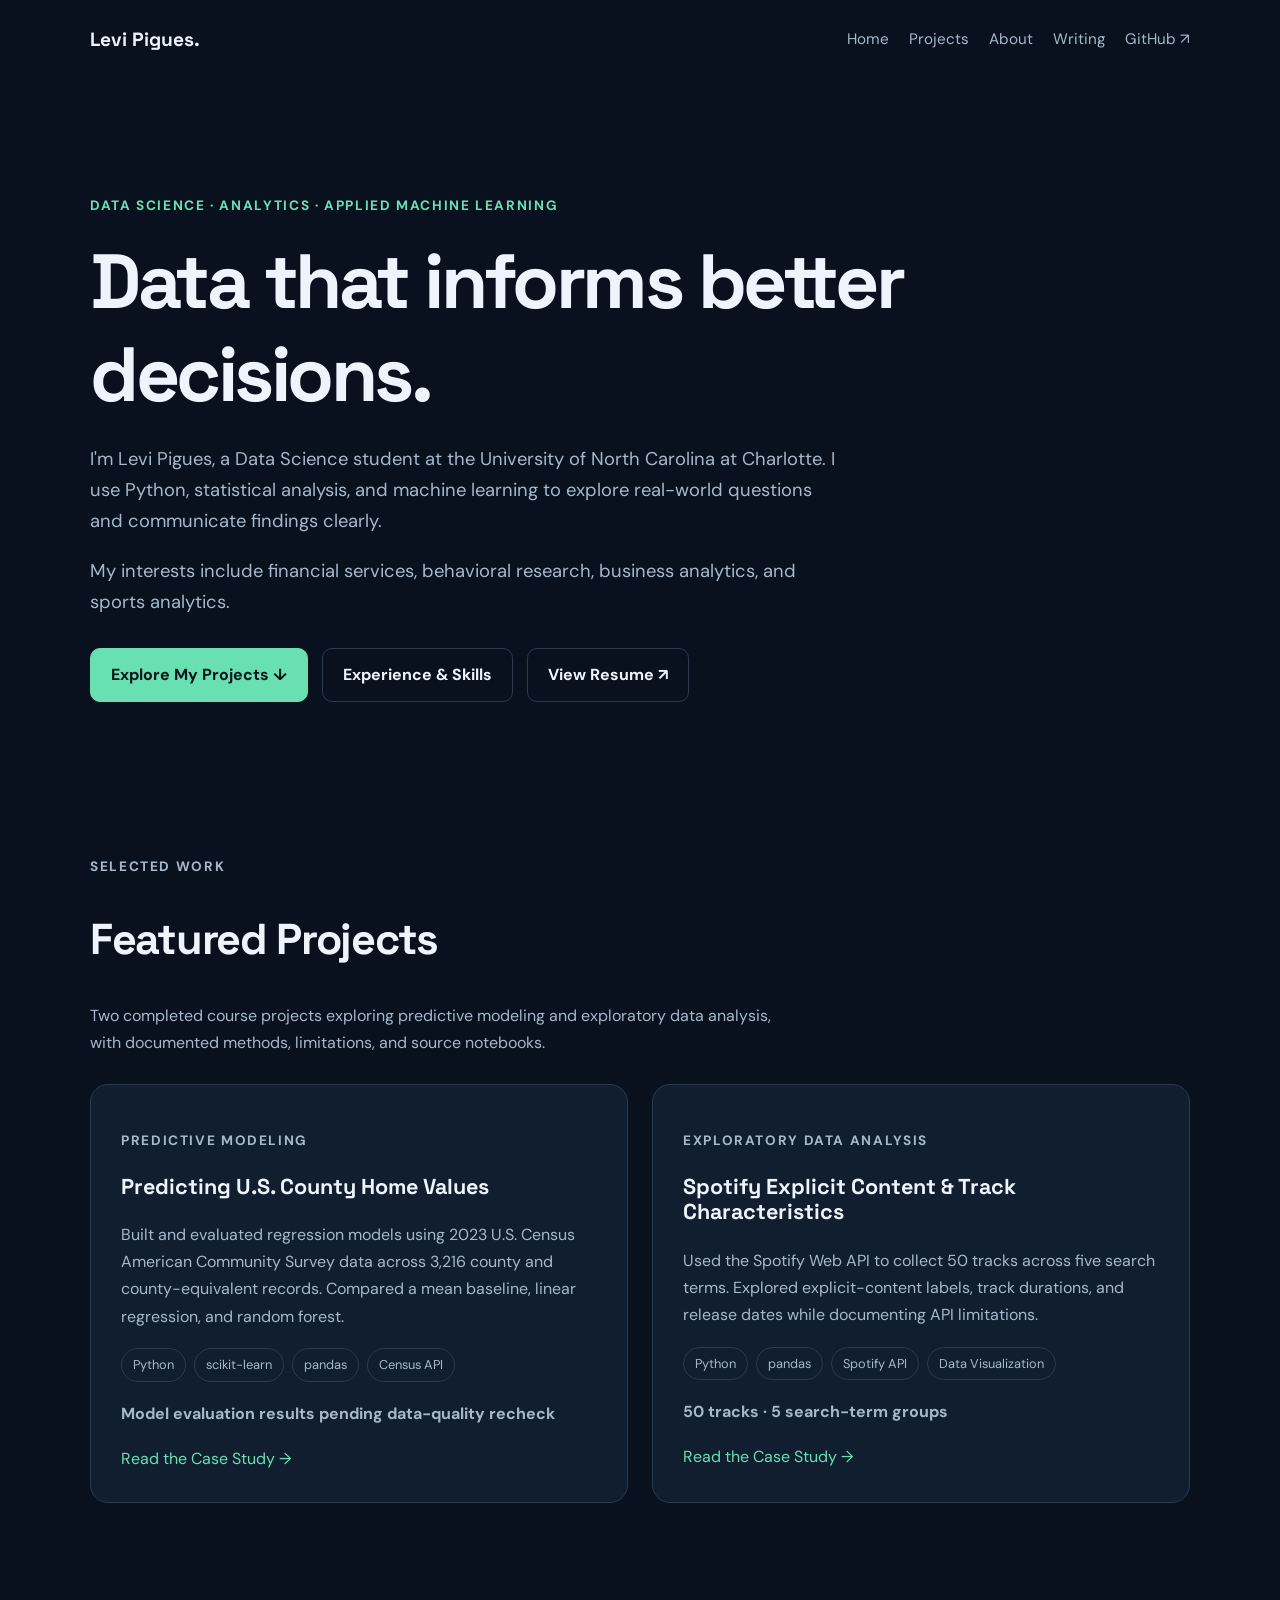
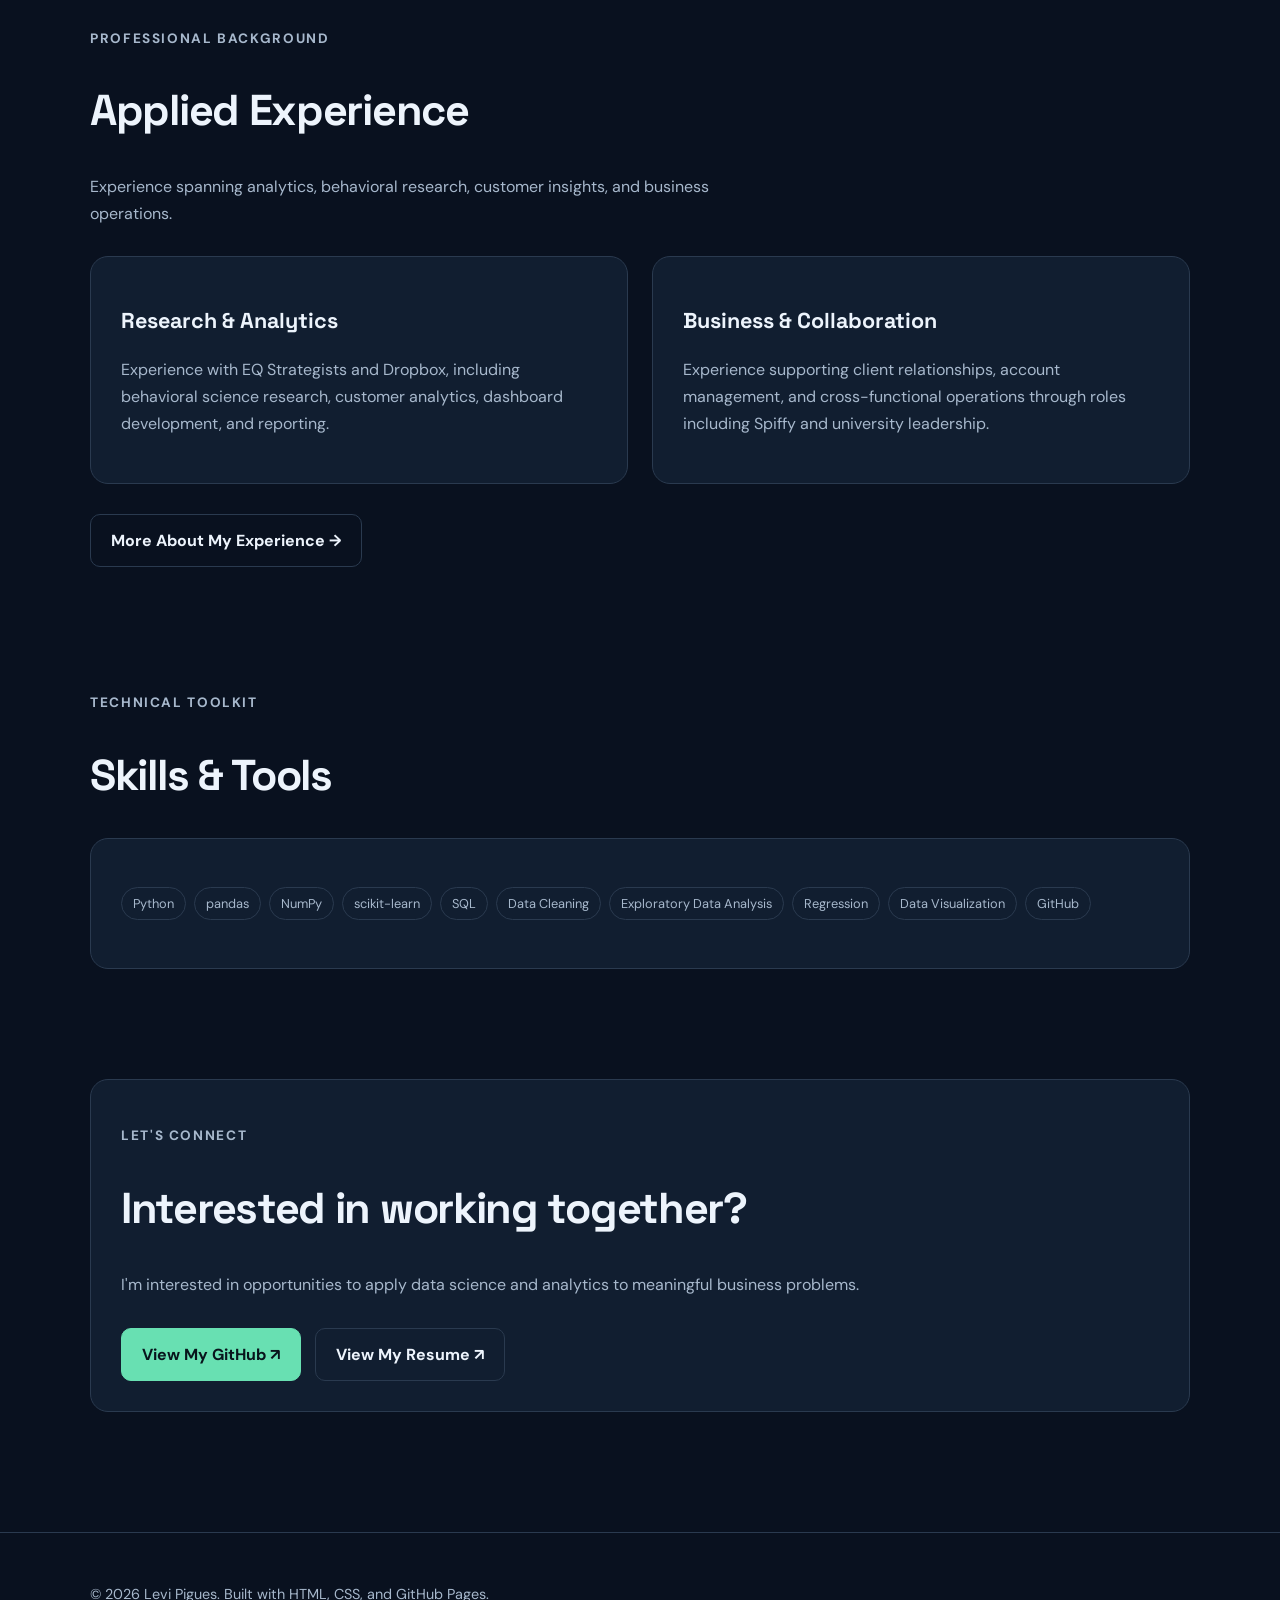
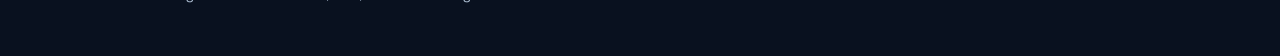
==== index.html @ 8164d9f0 "Create portfolio HTML file for Levi Pigues This HTML file serves as a portfolio for Levi Pigues, sho" ====
<!DOCTYPE html>
<html lang="en">
<head>
  <meta charset="UTF-8">
  <meta name="viewport" content="width=device-width, initial-scale=1.0">
  <meta name="description" content="Levi Pigues — Data Science student at UNC Charlotte. Portfolio featuring Python, analytics, and machine learning projects.">
  <title>Levi Pigues | Data Science & Analytics</title>
  <link rel="stylesheet" href="./assets/style.css">
</head>

<body>
  <a class="skip-link" href="#main">Skip to content</a>

  <header class="wrap">
    <nav class="nav" aria-label="Main navigation">
      <a class="brand" href="./index.html">Levi Pigues.</a>

      <div class="nav-links">
        <a href="./index.html" aria-current="page">Home</a>
        <a href="#projects">Projects</a>
        <a href="./about.html">About</a>
        <a href="./blog.html">Writing</a>
        <a href="https://github.com/lpigues-clt" target="_blank" rel="noopener noreferrer">GitHub ↗</a>
      </div>
    </nav>
  </header>

  <main id="main">
    <section class="hero wrap">
      <p class="eyebrow">Data Science · Analytics · Applied Machine Learning</p>

      <h1>Data that informs better decisions.</h1>

      <p class="lead">
        I'm Levi Pigues, a Data Science student at the University of North
        Carolina at Charlotte. I use Python, statistical analysis, and
        machine learning to explore real-world questions and communicate
        findings clearly.
      </p>

      <p class="lead">
        My interests include financial services, behavioral research,
        business analytics, and sports analytics.
      </p>

      <div class="actions">
        <a class="btn primary" href="#projects">Explore My Projects ↓</a>
        <a class="btn" href="./about.html">Experience & Skills</a>
        <a class="btn" href="./resume.pdf" target="_blank" rel="noopener noreferrer">
          View Resume ↗
        </a>
      </div>
    </section>

    <section id="projects" class="wrap">
      <div class="section-heading">
        <p class="eyebrow">Selected Work</p>
        <h2>Featured Projects</h2>
        <p>
          Two completed course projects exploring predictive modeling
          and exploratory data analysis, with documented methods,
          limitations, and source notebooks.
        </p>
      </div>

      <div class="grid">
        <article class="project">
          <p class="eyebrow">Predictive Modeling</p>

          <h3>Predicting U.S. County Home Values</h3>

          <p>
            Built and evaluated regression models using 2023 U.S. Census
            American Community Survey data across 3,216 county and
            county-equivalent records. Compared a mean baseline,
            linear regression, and random forest.
          </p>

          <div class="tags">
            <span class="tag">Python</span>
            <span class="tag">scikit-learn</span>
            <span class="tag">pandas</span>
            <span class="tag">Census API</span>
          </div>

          <p class="metric">
            Model evaluation results pending data-quality recheck
          </p>

          <a href="./ml-project.html">Read the Case Study →</a>
        </article>

        <article class="project">
          <p class="eyebrow">Exploratory Data Analysis</p>

          <h3>Spotify Explicit Content & Track Characteristics</h3>

          <p>
            Used the Spotify Web API to collect 50 tracks across five
            search terms. Explored explicit-content labels, track
            durations, and release dates while documenting API
            limitations.
          </p>

          <div class="tags">
            <span class="tag">Python</span>
            <span class="tag">pandas</span>
            <span class="tag">Spotify API</span>
            <span class="tag">Data Visualization</span>
          </div>

          <p class="metric">50 tracks · 5 search-term groups</p>

          <a href="./spotify.html">Read the Case Study →</a>
        </article>
      </div>
    </section>

    <section class="wrap">
      <div class="section-heading">
        <p class="eyebrow">Professional Background</p>
        <h2>Applied Experience</h2>
        <p>
          Experience spanning analytics, behavioral research,
          customer insights, and business operations.
        </p>
      </div>

      <div class="grid">
        <div class="card">
          <h3>Research & Analytics</h3>
          <p>
            Experience with EQ Strategists and Dropbox, including
            behavioral science research, customer analytics,
            dashboard development, and reporting.
          </p>
        </div>

        <div class="card">
          <h3>Business & Collaboration</h3>
          <p>
            Experience supporting client relationships, account
            management, and cross-functional operations through
            roles including Spiffy and university leadership.
          </p>
        </div>
      </div>

      <div class="actions">
        <a class="btn" href="./about.html">More About My Experience →</a>
      </div>
    </section>

    <section class="wrap">
      <div class="section-heading">
        <p class="eyebrow">Technical Toolkit</p>
        <h2>Skills & Tools</h2>
      </div>

      <div class="card">
        <div class="tags">
          <span class="tag">Python</span>
          <span class="tag">pandas</span>
          <span class="tag">NumPy</span>
          <span class="tag">scikit-learn</span>
          <span class="tag">SQL</span>
          <span class="tag">Data Cleaning</span>
          <span class="tag">Exploratory Data Analysis</span>
          <span class="tag">Regression</span>
          <span class="tag">Data Visualization</span>
          <span class="tag">GitHub</span>
        </div>
      </div>
    </section>

    <section class="wrap">
      <div class="card">
        <p class="eyebrow">Let's Connect</p>
        <h2>Interested in working together?</h2>
        <p>
          I'm interested in opportunities to apply data science
          and analytics to meaningful business problems.
        </p>

        <div class="actions">
          <a class="btn primary"
             href="https://github.com/lpigues-clt"
             target="_blank"
             rel="noopener noreferrer">
            View My GitHub ↗
          </a>

          <a class="btn"
             href="./resume.pdf"
             target="_blank"
             rel="noopener noreferrer">
            View My Resume ↗
          </a>
        </div>
      </div>
    </section>
  </main>

  <footer>
    <div class="wrap">
      <p>© 2026 Levi Pigues. Built with HTML, CSS, and GitHub Pages.</p>
    </div>
  </footer>
</body>
</html>
---- assets/style.css ----
@import url('https://fonts.googleapis.com/css2?family=DM+Sans:wght@400;500;600;700&family=Space+Grotesk:wght@400;500;600;700&display=swap');

:root {
  color-scheme: dark;
  --bg: #09111f;
  --surface: #111e30;
  --surface-alt: #17263b;
  --text: #edf4fc;
  --muted: #a7b8cc;
  --accent: #68e0b2;
  --border: #2a3a4f;
  --max-width: 1100px;
}

* {
  box-sizing: border-box;
}

html {
  scroll-behavior: smooth;
}

body {
  margin: 0;
  background: var(--bg);
  color: var(--text);
  font-family: 'DM Sans', sans-serif;
  line-height: 1.7;
}

a {
  color: var(--accent);
  text-decoration: none;
}

a:hover {
  text-decoration: underline;
}

.wrap {
  width: min(92%, var(--max-width));
  margin: 0 auto;
}

.nav {
  display: flex;
  align-items: center;
  justify-content: space-between;
  gap: 24px;
  padding: 24px 0;
}

.brand {
  color: var(--text);
  font-family: 'Space Grotesk', sans-serif;
  font-size: 1.2rem;
  font-weight: 700;
}

.nav-links {
  display: flex;
  flex-wrap: wrap;
  gap: 20px;
}

.nav-links a {
  color: var(--muted);
  font-size: 0.95rem;
}

.nav-links a:hover {
  color: var(--accent);
}

.hero {
  padding: 100px 0 85px;
}

.eyebrow {
  color: var(--accent);
  font-size: 0.85rem;
  font-weight: 700;
  letter-spacing: 0.12em;
  text-transform: uppercase;
}

h1, h2, h3 {
  font-family: 'Space Grotesk', sans-serif;
  line-height: 1.2;
}

h1 {
  max-width: 850px;
  margin: 18px 0 24px;
  font-size: clamp(2.7rem, 6vw, 5rem);
  letter-spacing: -0.045em;
}

h2 {
  font-size: clamp(1.9rem, 4vw, 2.7rem);
  letter-spacing: -0.03em;
}

h3 {
  font-size: 1.35rem;
}

.lead {
  max-width: 750px;
  color: var(--muted);
  font-size: 1.15rem;
}

.actions {
  display: flex;
  flex-wrap: wrap;
  gap: 14px;
  margin-top: 30px;
}

.btn {
  display: inline-flex;
  align-items: center;
  justify-content: center;
  padding: 12px 20px;
  border: 1px solid var(--border);
  border-radius: 10px;
  color: var(--text);
  font-weight: 700;
  transition: 0.2s ease;
}

.btn:hover {
  border-color: var(--accent);
  text-decoration: none;
  transform: translateY(-2px);
}

.btn.primary {
  border-color: var(--accent);
  background: var(--accent);
  color: #08141c;
}

section {
  padding: 55px 0;
}

.section-heading {
  margin-bottom: 28px;
}

.section-heading p {
  max-width: 700px;
  color: var(--muted);
}

.grid {
  display: grid;
  grid-template-columns: repeat(2, minmax(0, 1fr));
  gap: 24px;
}

.project,
.card {
  padding: 30px;
  border: 1px solid var(--border);
  border-radius: 18px;
  background: var(--surface);
}

.project:hover {
  border-color: var(--accent);
}

.project p,
.card p {
  color: var(--muted);
}

.tags {
  display: flex;
  flex-wrap: wrap;
  gap: 8px;
  margin: 18px 0;
}

.tag {
  padding: 5px 11px;
  border: 1px solid var(--border);
  border-radius: 999px;
  color: var(--muted);
  font-size: 0.8rem;
}

.metric {
  margin: 18px 0;
  color: var(--text);
  font-weight: 700;
}

.page-header {
  padding: 80px 0 40px;
}

.content {
  max-width: 850px;
}

.content p,
.content li {
  color: var(--muted);
}

.content img {
  display: block;
  width: 100%;
  height: auto;
  margin: 25px 0;
  border: 1px solid var(--border);
  border-radius: 12px;
}

footer {
  margin-top: 65px;
  padding: 35px 0;
  border-top: 1px solid var(--border);
  color: var(--muted);
  font-size: 0.9rem;
}

.skip-link {
  position: absolute;
  top: -60px;
  left: 12px;
  padding: 10px 15px;
  background: var(--accent);
  color: #08141c;
}

.skip-link:focus {
  top: 12px;
}

@media (max-width: 700px) {
  .nav {
    align-items: flex-start;
    flex-direction: column;
  }

  .nav-links {
    gap: 12px;
  }

  .hero {
    padding: 65px 0 45px;
  }

  .grid {
    grid-template-columns: 1fr;
  }

  .project,
  .card {
    padding: 22px;
  }

  section {
    padding: 40px 0;
  }
}
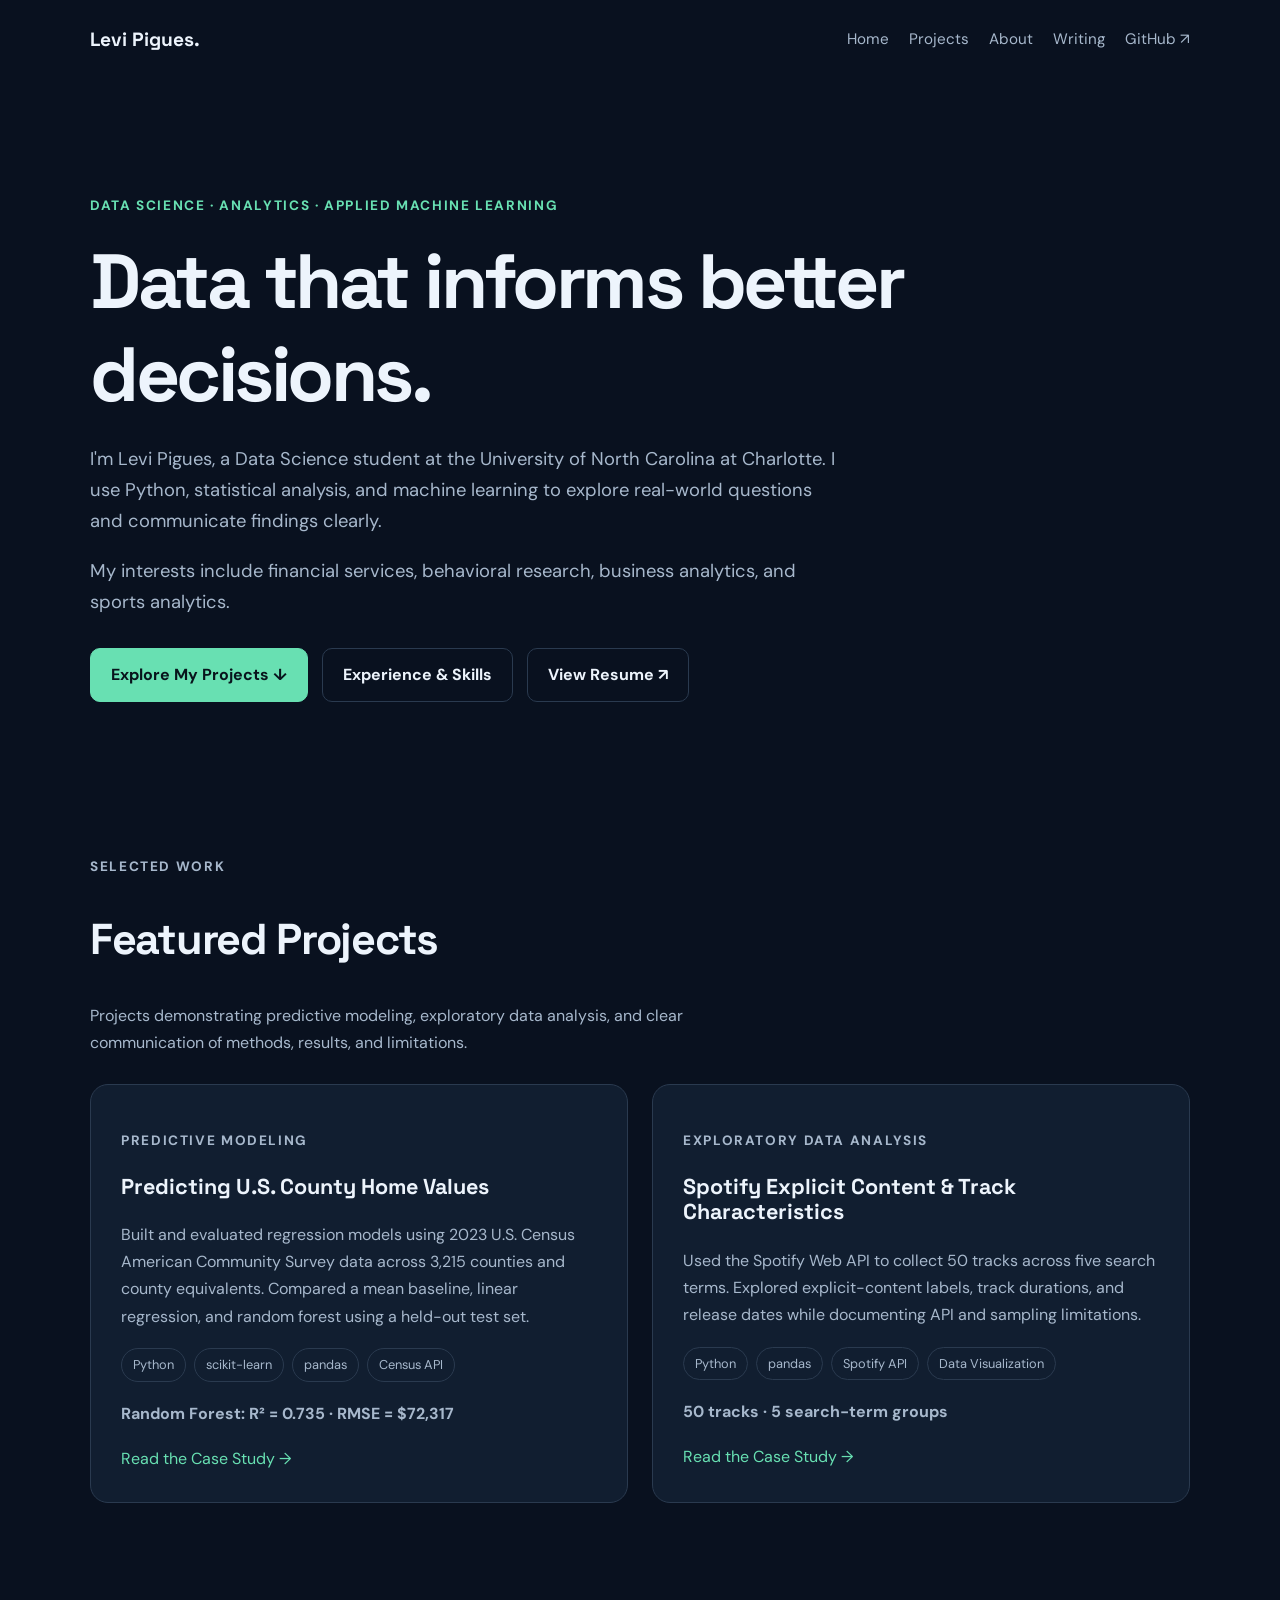
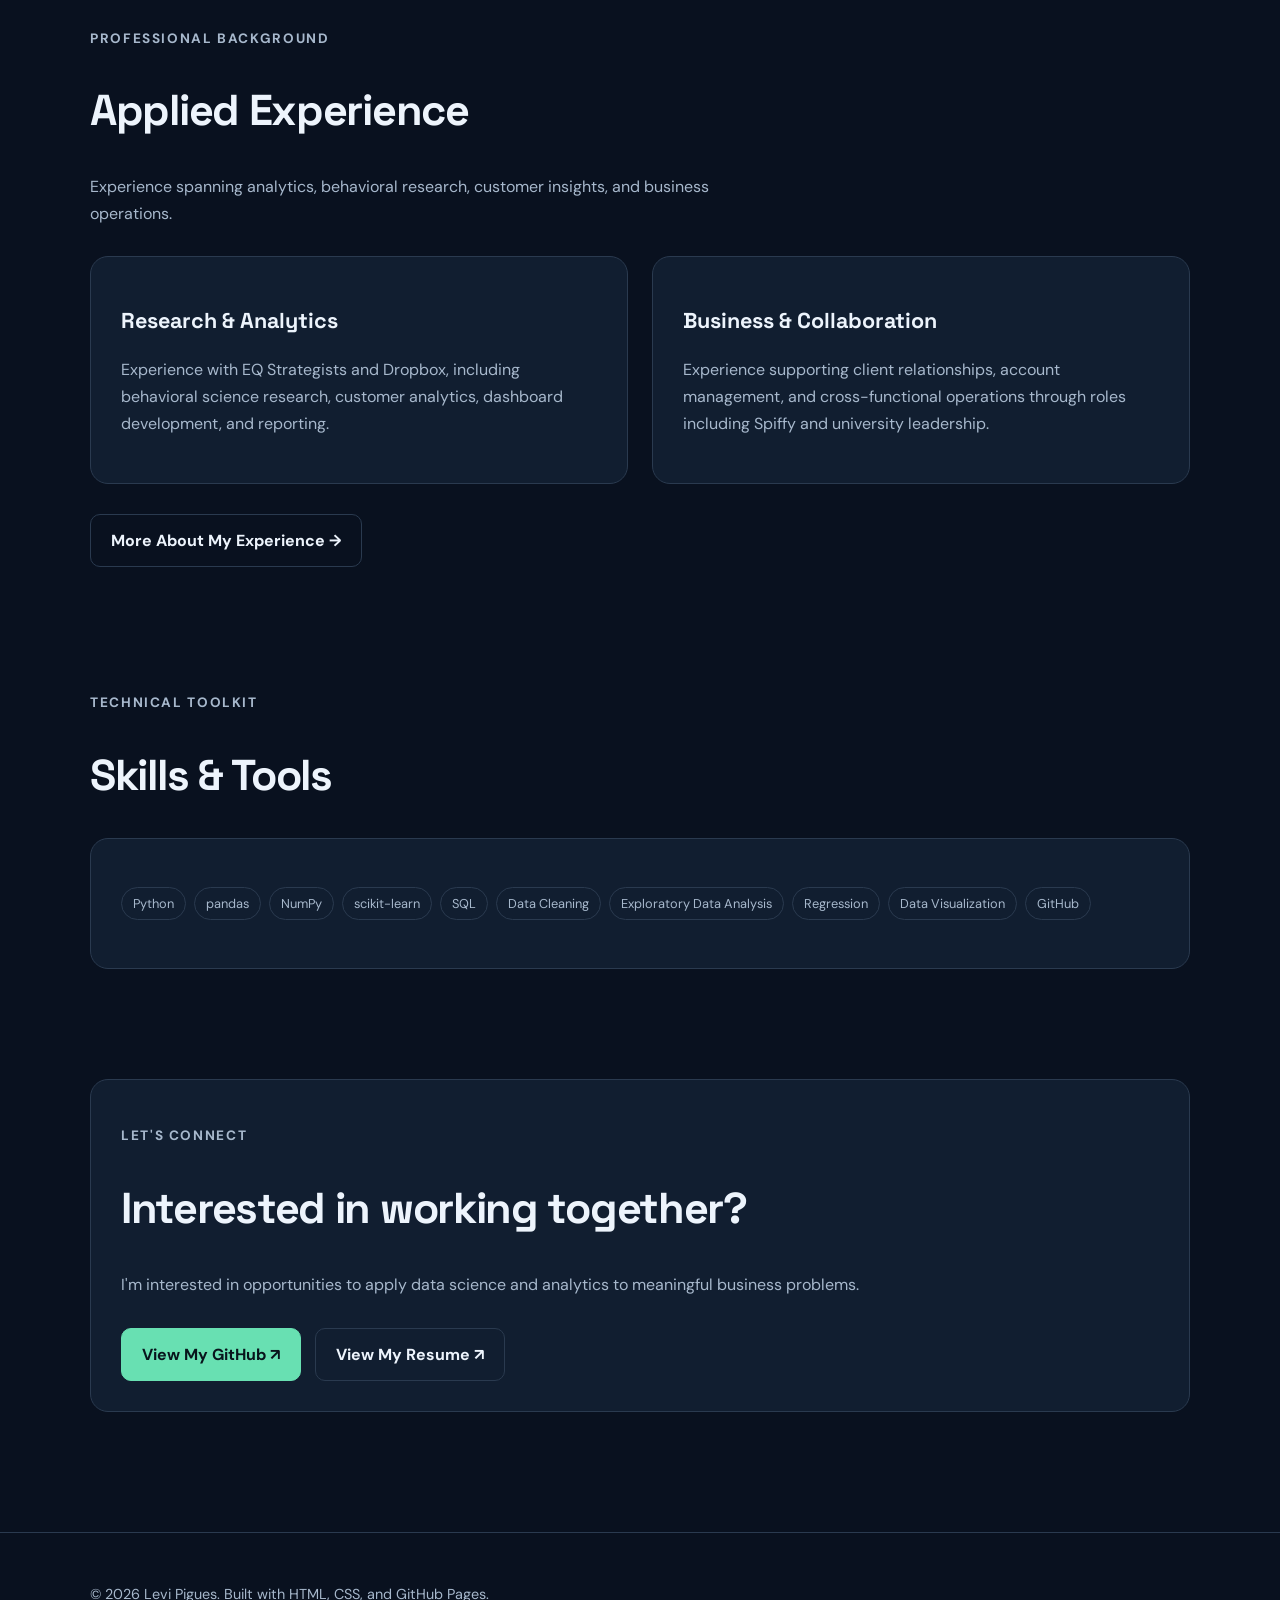
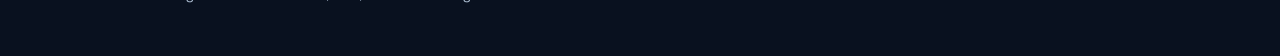
==== commit 05dc291c: "Align homepage with verified housing model results" ====
--- a/index.html
+++ b/index.html
@@ -21,22 +21,26 @@
         <a href="#projects">Projects</a>
         <a href="./about.html">About</a>
         <a href="./blog.html">Writing</a>
-        <a href="https://github.com/lpigues-clt" target="_blank" rel="noopener noreferrer">GitHub ↗</a>
+        <a href="https://github.com/lpigues-clt"
+           target="_blank"
+           rel="noopener noreferrer">GitHub ↗</a>
       </div>
     </nav>
   </header>
 
   <main id="main">
     <section class="hero wrap">
-      <p class="eyebrow">Data Science · Analytics · Applied Machine Learning</p>
+      <p class="eyebrow">
+        Data Science · Analytics · Applied Machine Learning
+      </p>
 
       <h1>Data that informs better decisions.</h1>
 
       <p class="lead">
-        I'm Levi Pigues, a Data Science student at the University of North
-        Carolina at Charlotte. I use Python, statistical analysis, and
-        machine learning to explore real-world questions and communicate
-        findings clearly.
+        I'm Levi Pigues, a Data Science student at the University of
+        North Carolina at Charlotte. I use Python, statistical analysis,
+        and machine learning to explore real-world questions and
+        communicate findings clearly.
       </p>
 
       <p class="lead">
@@ -45,9 +49,16 @@
       </p>
 
       <div class="actions">
-        <a class="btn primary" href="#projects">Explore My Projects ↓</a>
-        <a class="btn" href="./about.html">Experience & Skills</a>
-        <a class="btn" href="./resume.pdf" target="_blank" rel="noopener noreferrer">
+        <a class="btn primary" href="#projects">
+          Explore My Projects ↓
+        </a>
+        <a class="btn" href="./about.html">
+          Experience & Skills
+        </a>
+        <a class="btn"
+           href="./resume.pdf"
+           target="_blank"
+           rel="noopener noreferrer">
           View Resume ↗
         </a>
       </div>
@@ -58,9 +69,9 @@
         <p class="eyebrow">Selected Work</p>
         <h2>Featured Projects</h2>
         <p>
-          Two completed course projects exploring predictive modeling
-          and exploratory data analysis, with documented methods,
-          limitations, and source notebooks.
+          Projects demonstrating predictive modeling, exploratory
+          data analysis, and clear communication of methods,
+          results, and limitations.
         </p>
       </div>
 
@@ -71,10 +82,11 @@
           <h3>Predicting U.S. County Home Values</h3>
 
           <p>
-            Built and evaluated regression models using 2023 U.S. Census
-            American Community Survey data across 3,216 county and
-            county-equivalent records. Compared a mean baseline,
-            linear regression, and random forest.
+            Built and evaluated regression models using 2023 U.S.
+            Census American Community Survey data across 3,215
+            counties and county equivalents. Compared a mean
+            baseline, linear regression, and random forest using
+            a held-out test set.
           </p>
 
           <div class="tags">
@@ -85,10 +97,12 @@
           </div>
 
           <p class="metric">
-            Model evaluation results pending data-quality recheck
-          </p>
-
-          <a href="./ml-project.html">Read the Case Study →</a>
+            Random Forest: R² = 0.735 · RMSE = $72,317
+          </p>
+
+          <a href="./ml-project.html">
+            Read the Case Study →
+          </a>
         </article>
 
         <article class="project">
@@ -97,10 +111,10 @@
           <h3>Spotify Explicit Content & Track Characteristics</h3>
 
           <p>
-            Used the Spotify Web API to collect 50 tracks across five
-            search terms. Explored explicit-content labels, track
-            durations, and release dates while documenting API
-            limitations.
+            Used the Spotify Web API to collect 50 tracks across
+            five search terms. Explored explicit-content labels,
+            track durations, and release dates while documenting
+            API and sampling limitations.
           </p>
 
           <div class="tags">
@@ -110,9 +124,13 @@
             <span class="tag">Data Visualization</span>
           </div>
 
-          <p class="metric">50 tracks · 5 search-term groups</p>
-
-          <a href="./spotify.html">Read the Case Study →</a>
+          <p class="metric">
+            50 tracks · 5 search-term groups
+          </p>
+
+          <a href="./spotify.html">
+            Read the Case Study →
+          </a>
         </article>
       </div>
     </section>
@@ -148,7 +166,9 @@
       </div>
 
       <div class="actions">
-        <a class="btn" href="./about.html">More About My Experience →</a>
+        <a class="btn" href="./about.html">
+          More About My Experience →
+        </a>
       </div>
     </section>
 
@@ -204,7 +224,9 @@
 
   <footer>
     <div class="wrap">
-      <p>© 2026 Levi Pigues. Built with HTML, CSS, and GitHub Pages.</p>
+      <p>
+        © 2026 Levi Pigues. Built with HTML, CSS, and GitHub Pages.
+      </p>
     </div>
   </footer>
 </body>
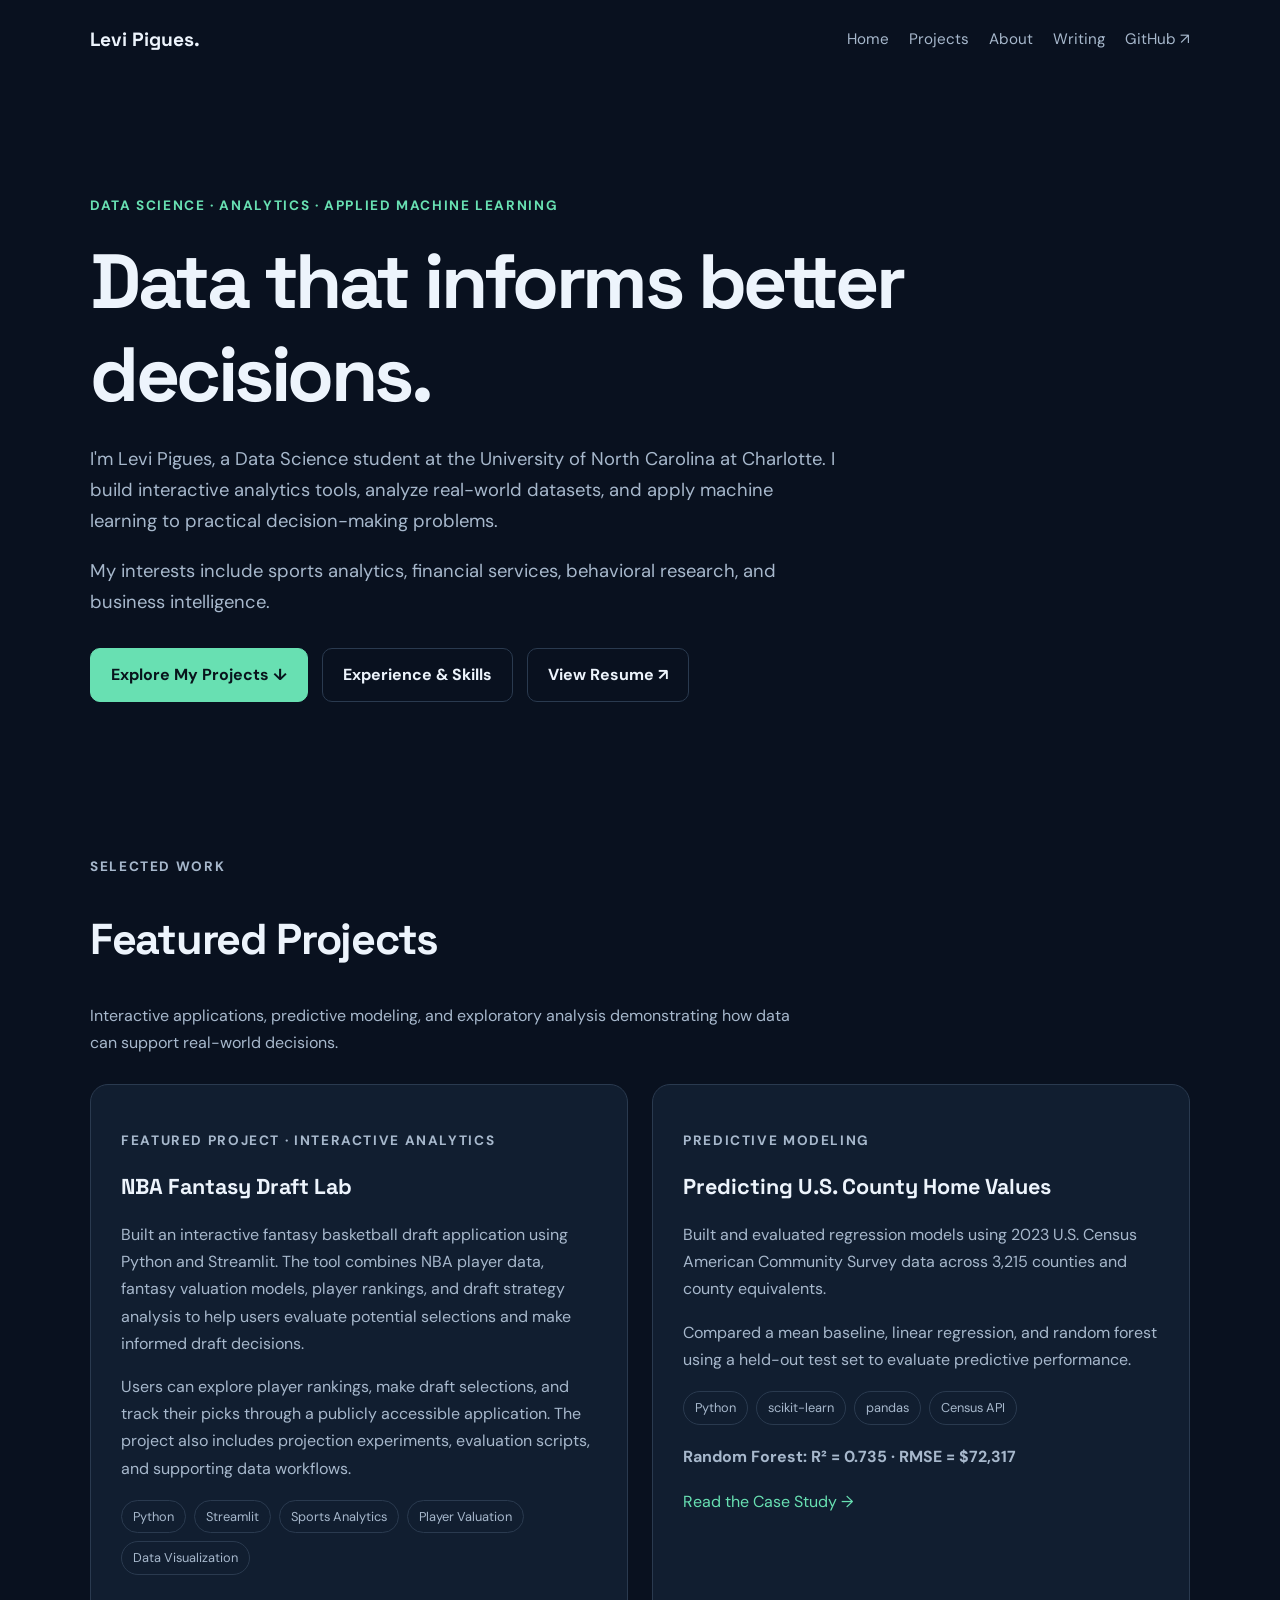
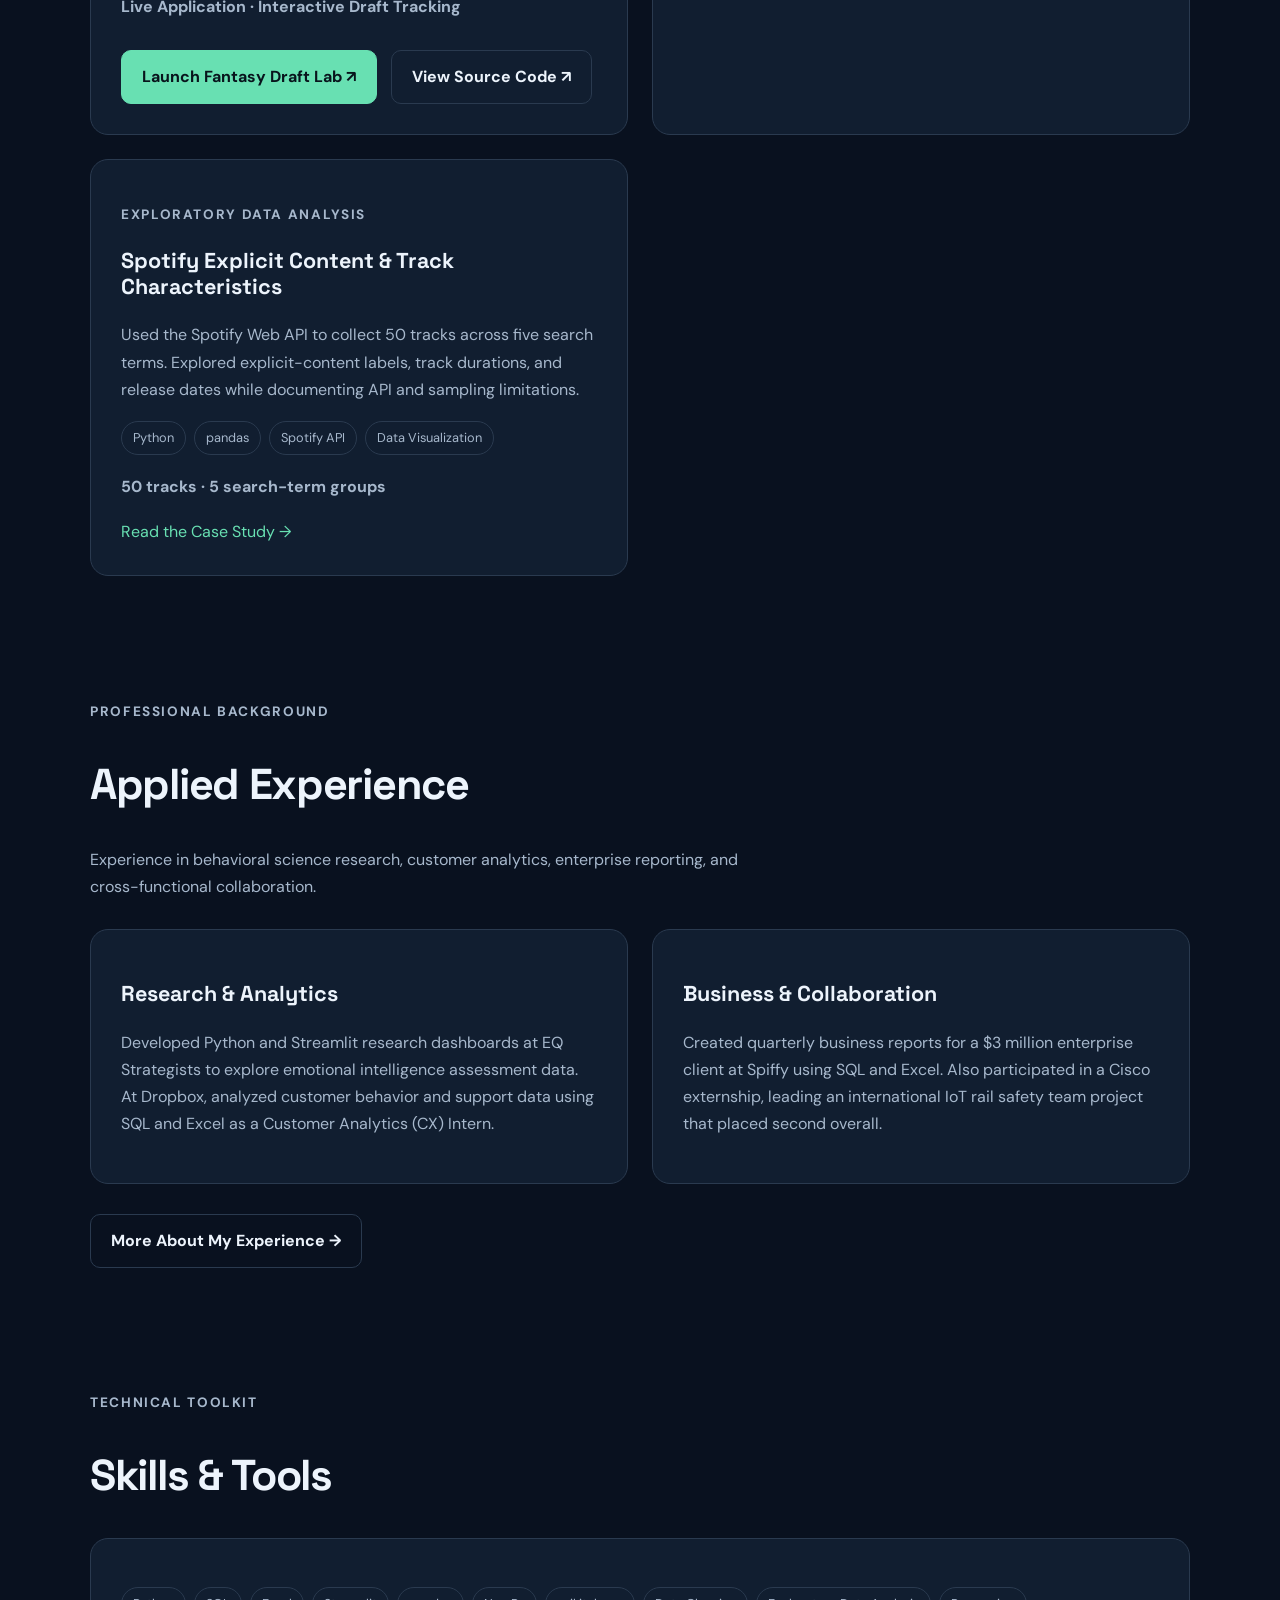
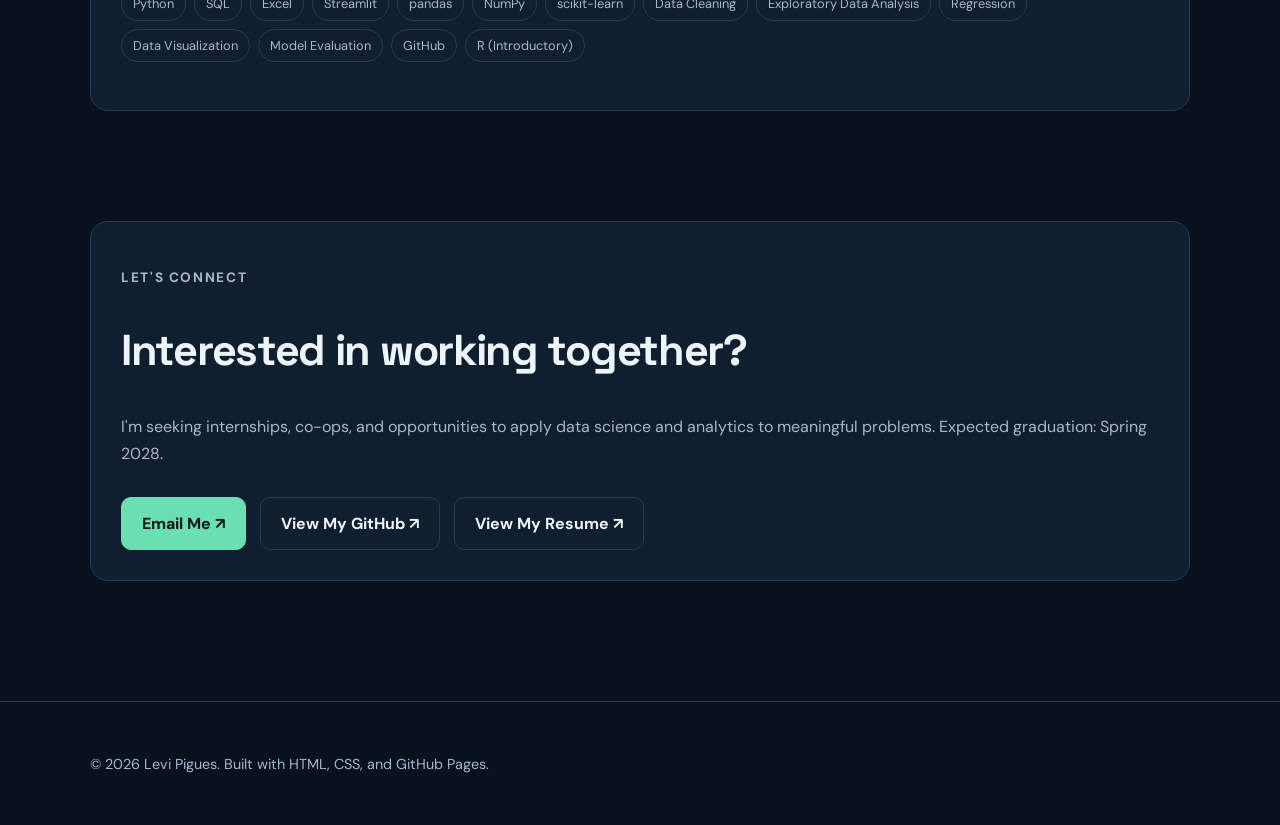
==== commit c6b1d191: "Feature NBA Fantasy Draft Lab on homepage Updated the meta description and improved content clarity " ====
--- a/index.html
+++ b/index.html
@@ -4,8 +4,14 @@
 <head>
   <meta charset="UTF-8">
   <meta name="viewport" content="width=device-width, initial-scale=1.0">
-  <meta name="description" content="Levi Pigues — Data Science student at UNC Charlotte. Portfolio featuring Python, analytics, and machine learning projects.">
+
+  <meta
+    name="description"
+    content="Levi Pigues — UNC Charlotte Data Science student. Explore an interactive NBA Fantasy Draft Lab, machine learning projects, and data analytics case studies."
+  >
+
   <title>Levi Pigues | Data Science & Analytics</title>
+
   <link rel="stylesheet" href="./assets/style.css">
 </head>
 
@@ -21,14 +27,19 @@
         <a href="#projects">Projects</a>
         <a href="./about.html">About</a>
         <a href="./blog.html">Writing</a>
-        <a href="https://github.com/lpigues-clt"
-           target="_blank"
-           rel="noopener noreferrer">GitHub ↗</a>
+        <a
+          href="https://github.com/lpigues-clt"
+          target="_blank"
+          rel="noopener noreferrer"
+        >
+          GitHub ↗
+        </a>
       </div>
     </nav>
   </header>
 
   <main id="main">
+
     <section class="hero wrap">
       <p class="eyebrow">
         Data Science · Analytics · Applied Machine Learning
@@ -37,28 +48,34 @@
       <h1>Data that informs better decisions.</h1>
 
       <p class="lead">
-        I'm Levi Pigues, a Data Science student at the University of
-        North Carolina at Charlotte. I use Python, statistical analysis,
-        and machine learning to explore real-world questions and
-        communicate findings clearly.
+        I'm Levi Pigues, a Data Science student at the
+        University of North Carolina at Charlotte.
+        I build interactive analytics tools, analyze
+        real-world datasets, and apply machine learning
+        to practical decision-making problems.
       </p>
 
       <p class="lead">
-        My interests include financial services, behavioral research,
-        business analytics, and sports analytics.
+        My interests include sports analytics,
+        financial services, behavioral research,
+        and business intelligence.
       </p>
 
       <div class="actions">
         <a class="btn primary" href="#projects">
           Explore My Projects ↓
         </a>
+
         <a class="btn" href="./about.html">
           Experience & Skills
         </a>
-        <a class="btn"
-           href="./resume.pdf"
-           target="_blank"
-           rel="noopener noreferrer">
+
+        <a
+          class="btn"
+          href="./resume.pdf"
+          target="_blank"
+          rel="noopener noreferrer"
+        >
           View Resume ↗
         </a>
       </div>
@@ -68,25 +85,93 @@
       <div class="section-heading">
         <p class="eyebrow">Selected Work</p>
         <h2>Featured Projects</h2>
+
         <p>
-          Projects demonstrating predictive modeling, exploratory
-          data analysis, and clear communication of methods,
-          results, and limitations.
+          Interactive applications, predictive modeling,
+          and exploratory analysis demonstrating
+          how data can support real-world decisions.
         </p>
       </div>
 
       <div class="grid">
+
+        <!-- NBA FANTASY DRAFT LAB -->
+        <article class="project">
+          <p class="eyebrow">
+            Featured Project · Interactive Analytics
+          </p>
+
+          <h3>NBA Fantasy Draft Lab</h3>
+
+          <p>
+            Built an interactive fantasy basketball
+            draft application using Python and Streamlit.
+            The tool combines NBA player data,
+            fantasy valuation models, player rankings,
+            and draft strategy analysis to help users
+            evaluate potential selections and make
+            informed draft decisions.
+          </p>
+
+          <p>
+            Users can explore player rankings, make
+            draft selections, and track their picks
+            through a publicly accessible application.
+            The project also includes projection
+            experiments, evaluation scripts, and
+            supporting data workflows.
+          </p>
+
+          <div class="tags">
+            <span class="tag">Python</span>
+            <span class="tag">Streamlit</span>
+            <span class="tag">Sports Analytics</span>
+            <span class="tag">Player Valuation</span>
+            <span class="tag">Data Visualization</span>
+          </div>
+
+          <p class="metric">
+            Live Application · Interactive Draft Tracking
+          </p>
+
+          <div class="actions">
+            <a
+              class="btn primary"
+              href="https://nba-fantasy-draft-lab.streamlit.app/"
+              target="_blank"
+              rel="noopener noreferrer"
+            >
+              Launch Fantasy Draft Lab ↗
+            </a>
+
+            <a
+              class="btn"
+              href="https://github.com/lpigues-clt/nba-fantasy-draft-lab"
+              target="_blank"
+              rel="noopener noreferrer"
+            >
+              View Source Code ↗
+            </a>
+          </div>
+        </article>
+
+        <!-- COUNTY HOME VALUE PREDICTION -->
         <article class="project">
           <p class="eyebrow">Predictive Modeling</p>
 
           <h3>Predicting U.S. County Home Values</h3>
 
           <p>
-            Built and evaluated regression models using 2023 U.S.
-            Census American Community Survey data across 3,215
-            counties and county equivalents. Compared a mean
-            baseline, linear regression, and random forest using
-            a held-out test set.
+            Built and evaluated regression models
+            using 2023 U.S. Census American Community
+            Survey data across 3,215 counties and
+            county equivalents.
+          </p>
+
+          <p>
+            Compared a mean baseline, linear regression,
+            and random forest using a held-out test set
+            to evaluate predictive performance.
           </p>
 
           <div class="tags">
@@ -105,16 +190,21 @@
           </a>
         </article>
 
+        <!-- SPOTIFY ANALYSIS -->
         <article class="project">
           <p class="eyebrow">Exploratory Data Analysis</p>
 
-          <h3>Spotify Explicit Content & Track Characteristics</h3>
-
-          <p>
-            Used the Spotify Web API to collect 50 tracks across
-            five search terms. Explored explicit-content labels,
-            track durations, and release dates while documenting
-            API and sampling limitations.
+          <h3>
+            Spotify Explicit Content & Track Characteristics
+          </h3>
+
+          <p>
+            Used the Spotify Web API to collect
+            50 tracks across five search terms.
+            Explored explicit-content labels,
+            track durations, and release dates
+            while documenting API and sampling
+            limitations.
           </p>
 
           <div class="tags">
@@ -132,6 +222,7 @@
             Read the Case Study →
           </a>
         </article>
+
       </div>
     </section>
 
@@ -139,30 +230,42 @@
       <div class="section-heading">
         <p class="eyebrow">Professional Background</p>
         <h2>Applied Experience</h2>
+
         <p>
-          Experience spanning analytics, behavioral research,
-          customer insights, and business operations.
+          Experience in behavioral science research,
+          customer analytics, enterprise reporting,
+          and cross-functional collaboration.
         </p>
       </div>
 
       <div class="grid">
+
         <div class="card">
           <h3>Research & Analytics</h3>
-          <p>
-            Experience with EQ Strategists and Dropbox, including
-            behavioral science research, customer analytics,
-            dashboard development, and reporting.
+
+          <p>
+            Developed Python and Streamlit research
+            dashboards at EQ Strategists to explore
+            emotional intelligence assessment data.
+            At Dropbox, analyzed customer behavior
+            and support data using SQL and Excel
+            as a Customer Analytics (CX) Intern.
           </p>
         </div>
 
         <div class="card">
           <h3>Business & Collaboration</h3>
-          <p>
-            Experience supporting client relationships, account
-            management, and cross-functional operations through
-            roles including Spiffy and university leadership.
+
+          <p>
+            Created quarterly business reports
+            for a $3 million enterprise client
+            at Spiffy using SQL and Excel.
+            Also participated in a Cisco externship,
+            leading an international IoT rail safety
+            team project that placed second overall.
           </p>
         </div>
+
       </div>
 
       <div class="actions">
@@ -181,15 +284,19 @@
       <div class="card">
         <div class="tags">
           <span class="tag">Python</span>
+          <span class="tag">SQL</span>
+          <span class="tag">Excel</span>
+          <span class="tag">Streamlit</span>
           <span class="tag">pandas</span>
           <span class="tag">NumPy</span>
           <span class="tag">scikit-learn</span>
-          <span class="tag">SQL</span>
           <span class="tag">Data Cleaning</span>
           <span class="tag">Exploratory Data Analysis</span>
           <span class="tag">Regression</span>
           <span class="tag">Data Visualization</span>
+          <span class="tag">Model Evaluation</span>
           <span class="tag">GitHub</span>
+          <span class="tag">R (Introductory)</span>
         </div>
       </div>
     </section>
@@ -198,36 +305,53 @@
       <div class="card">
         <p class="eyebrow">Let's Connect</p>
         <h2>Interested in working together?</h2>
+
         <p>
-          I'm interested in opportunities to apply data science
-          and analytics to meaningful business problems.
+          I'm seeking internships, co-ops,
+          and opportunities to apply data science
+          and analytics to meaningful problems.
+          Expected graduation: Spring 2028.
         </p>
 
         <div class="actions">
-          <a class="btn primary"
-             href="https://github.com/lpigues-clt"
-             target="_blank"
-             rel="noopener noreferrer">
+          <a
+            class="btn primary"
+            href="mailto:lpigues@charlotte.edu"
+          >
+            Email Me ↗
+          </a>
+
+          <a
+            class="btn"
+            href="https://github.com/lpigues-clt"
+            target="_blank"
+            rel="noopener noreferrer"
+          >
             View My GitHub ↗
           </a>
 
-          <a class="btn"
-             href="./resume.pdf"
-             target="_blank"
-             rel="noopener noreferrer">
+          <a
+            class="btn"
+            href="./resume.pdf"
+            target="_blank"
+            rel="noopener noreferrer"
+          >
             View My Resume ↗
           </a>
         </div>
       </div>
     </section>
+
   </main>
 
   <footer>
     <div class="wrap">
       <p>
-        © 2026 Levi Pigues. Built with HTML, CSS, and GitHub Pages.
+        © 2026 Levi Pigues.
+        Built with HTML, CSS, and GitHub Pages.
       </p>
     </div>
   </footer>
+
 </body>
 </html>
